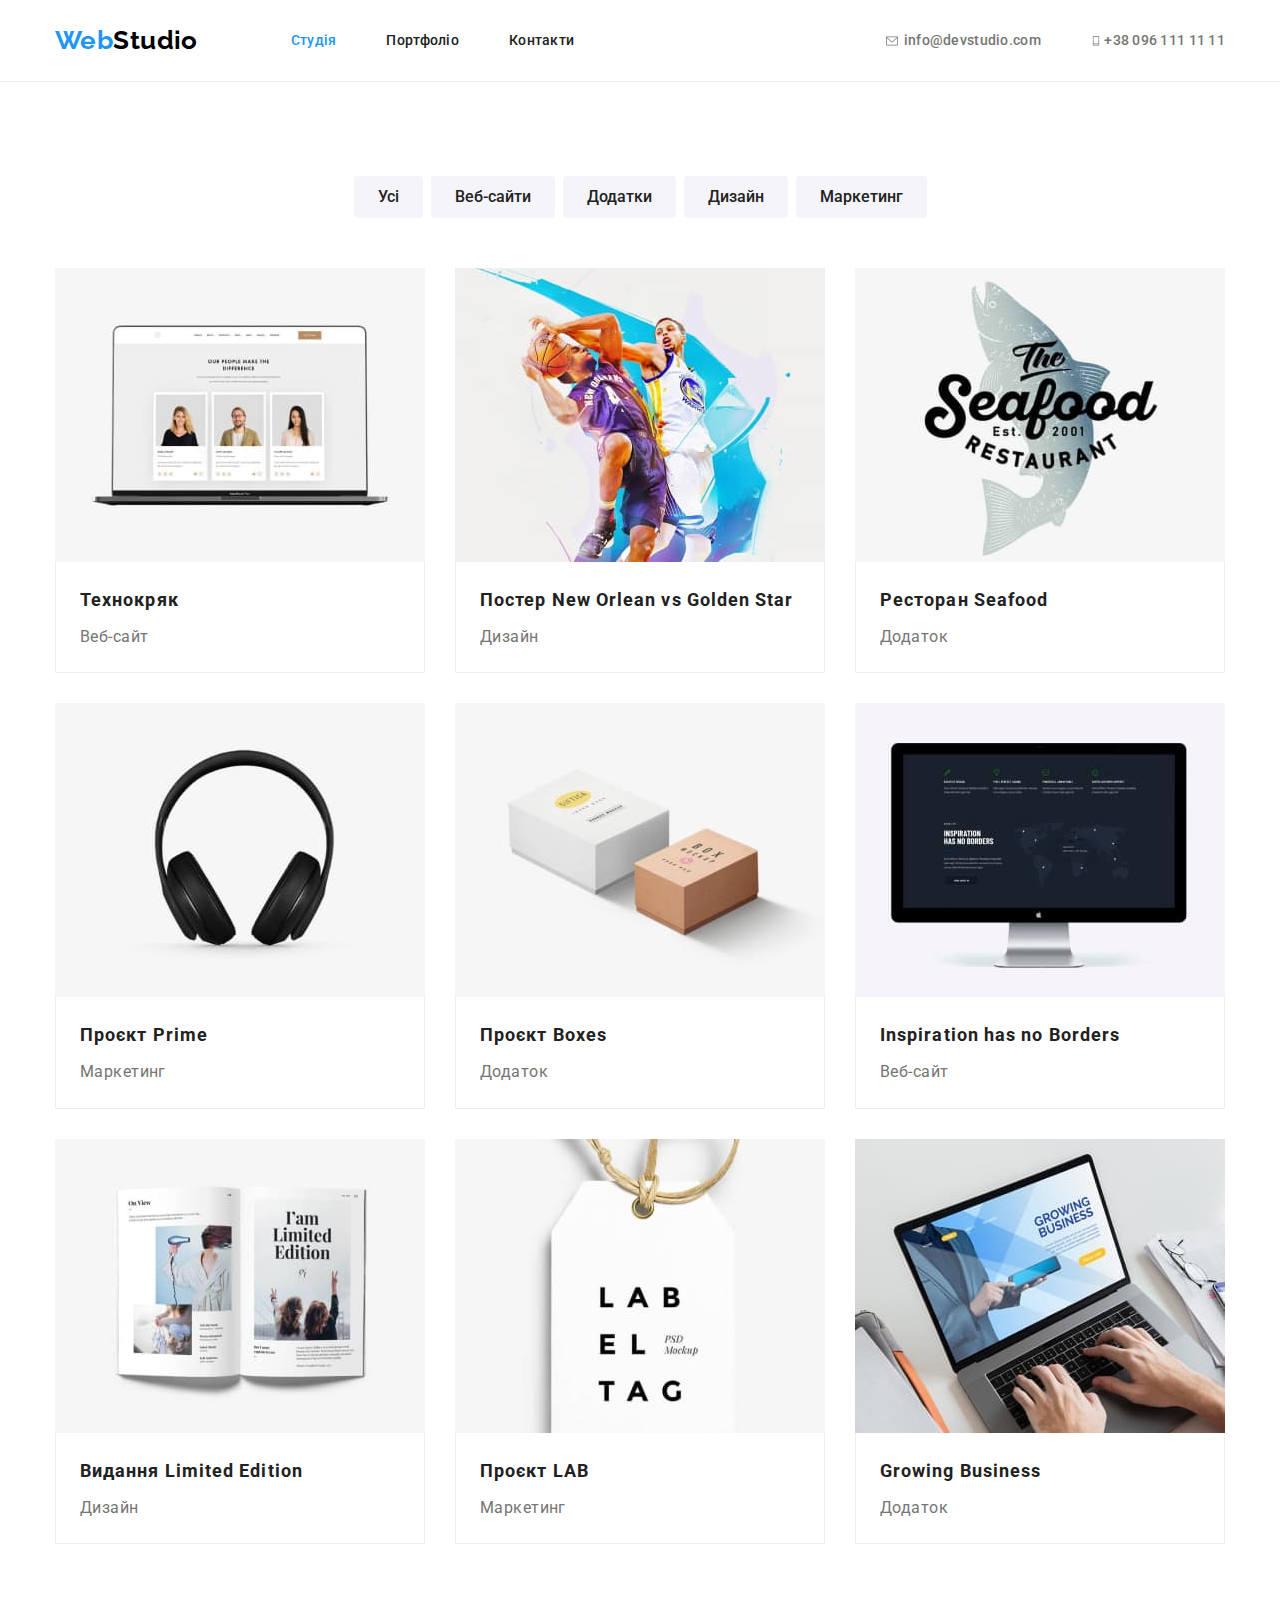
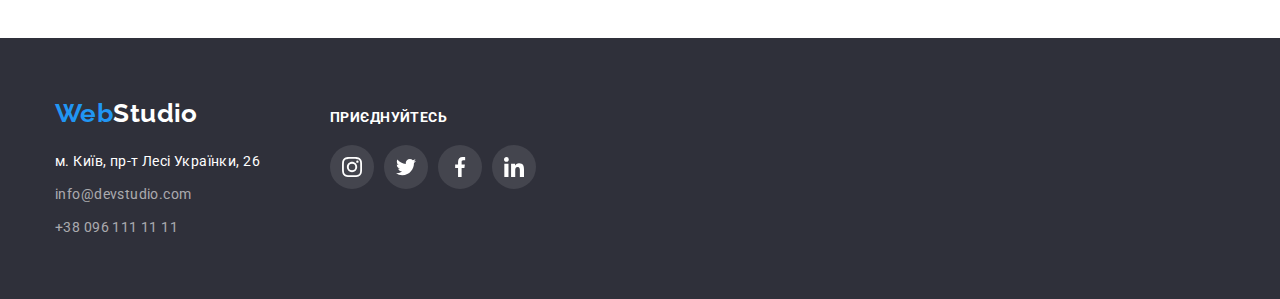
==== portfolio.html @ 5185dd6e "Version 4" ====
<!DOCTYPE html>
<html lang="uk">
<head>
  <meta charset="UTF-8">
  <meta http-equiv="X-UA-Compatible" content="IE=edge">
  <meta name="viewport" content="width=device-width, initial-scale=1.0">
  <title>Портфоліо</title>

  <link rel="preconnect" href="https://fonts.googleapis.com">
  <link rel="preconnect" href="https://fonts.gstatic.com" crossorigin> 

  <link href="https://fonts.googleapis.com/css2?family=Raleway:wght@700&family=Roboto:wght@400;500;700;900&display=swap" rel="stylesheet">

  <link href="https://cdnjs.cloudflare.com/ajax/libs/modern-normalize/1.1.0/modern-normalize.min.css" rel="stylesheet">

  <link rel="stylesheet" href="./css/styles.css">
</head>
<body>
  <!-- Header -->
  <header>
    <div class="container header-flex">
      
      <a class="logo" href="./index.html"><span>Web</span>Studio</a>
      
      <nav >
        <ul class="main-nav">
          <li class="item"><a href="" class="link active">Студія</a></li>
          <li class="item"><a href="./portfolio.html" class="link">Портфоліо</a></li>
          <li class="item"><a href="" class="link">Контакти</a></li>
        </ul>
      </nav>

      <ul class="contacts">
        <li class="item">
          <svg class="contact-icon" width="16" height="12">
            <use href="/images/icon.svg#icon-envelope"></use>
          </svg> 
          <a href="mailto:info@devstudio.com" class="link phone">info@devstudio.com
          </a>
        </li>
        <li class="item">
          <svg class="contact-icon" width="10" height="16">
            <use href="/images/icon.svg#icon-smartphone"></use>
          </svg>
          <a href="tel:+380961111111" class="link">+38 096 111 11 11
          </a>
        </li>
      </ul>
    </div>
  </header>
  <main>
  <!-- Portfolio -->
  <section class="portfolio">
    <div class="container">
      <h1 class="visually-hidden">Портфоліо</h1>
    <ul class="portfolio-button">
      <li class="item"><button type="button" class="button active">Усі</button></li>
      <li class="item"><button type="button" class="button">Веб-сайти</button></li>
      <li class="item"><button type="button" class="button">Додатки</button></li class="item">
      <li class="item"><button type="button" class="button">Дизайн</button></li>
      <li class="item"><button type="button" class="button">Маркетинг</button></li>
    </ul>
    <ul class="portfolio-flex">
      <li class="item">
        <a>
          <img src="./images/technocrat.jpg" alt="Веб-сайт Технокряк" width="370" class="portfolio-img">
          <div class="portfolio-wrapper">
            <h2 class="portfolio-title">Технокряк</h2>
          <p class="portfolio-text">Веб-сайт</p>
          </div>
        </a>
      </li>
      <li class="item">
        <a>
          <img src="./images/new-orlean.jpg" alt="Дизайн постера" width="370" class="portfolio-img">
          <div class="portfolio-wrapper">
            <h2 class="portfolio-title">Постер New Orlean vs Golden Star</h2>
          <p class="portfolio-text">Дизайн</p>
          </div>
        </a>
      </li>
      <li class="item">
        <a>
          <img src="./images/seafood.jpg" alt="Додаток для ресторану морепродуктів" width="370" class="portfolio-img">
          <div class="portfolio-wrapper">
            <h2 class="portfolio-title">Ресторан Seafood</h2>
          <p class="portfolio-text">Додаток</p>
          </div>
        </a>  
      </li>
      <li class="item">
        <a>
          <img src="./images/prime.jpg" alt="Маркетинг для проєкту Прайм" width="370" class="portfolio-img">
          <div class="portfolio-wrapper">
            <h2 class="portfolio-title">Проєкт Prime</h2>
          <p class="portfolio-text">Маркетинг</p>
          </div>
        </a>  
      </li>
      <li class="item">
        <a>
          <img src="./images/boxes.jpg" alt="Додаток для проєкту Коробки" width="370" class="portfolio-img">
          <div class="portfolio-wrapper">
            <h2 class="portfolio-title">Проєкт Boxes</h2>
          <p class="portfolio-text">Додаток</p>
          </div>
        </a>  
      </li>
      <li class="item">
        <a>
          <img src="./images/inspiration.jpg" alt="Сайт" width="370" class="portfolio-img">
          <div class="portfolio-wrapper">
            <h2 class="portfolio-title">Inspiration has no Borders</h2>
          <p class="portfolio-text">Веб-сайт</p>
          </div>
        </a>  
      </li>
      <li class="item">
        <a>
          <img src="./images/limited-editon.jpg" alt="Дизайн для видання" width="370" class="portfolio-img">
          <div class="portfolio-wrapper">
            <h2 class="portfolio-title">Видання Limited Edition</h2>
          <p class="portfolio-text">Дизайн</p>
          </div>
        </a>
      </li>
      <li class="item">
        <a>
          <img src="./images/lab.jpg" alt="Маркетинг для проєкту ЛАБ" width="370" class="portfolio-img">
          <div class="portfolio-wrapper">
            <h2 class="portfolio-title">Проєкт LAB</h2>
          <p class="portfolio-text">Маркетинг</p>
          </div>
        </a>  
      </li>

      <li class="item">
        <a>
          <img src="./images/crowing-business.jpg" alt="Додаток для розвичаючого бізнесу" width="370" class="portfolio-img">
          <div class="portfolio-wrapper">
            <h2 class="portfolio-title">Growing Business</h2>
          <p class="portfolio-text">Додаток</p>
          </div>
        </a>  
      </li>
    </ul>
    </div>
  </section>
  </main>
  <footer class="footer">
    <div class="container footer-flex">
      <div>
        <a class="logo" href="./index.html"><span>Web</span><span class="studio">Studio<span></a>
          <address class="address">
            <ul class="address-list">
              <li class="item"><a href="" class="link street">м. Київ, пр-т Лесі Українки, 26</a></li>
              <li class="item"><a href="mailto:info@devstudio.com" class="link">info@devstudio.com</a></li>
              <li class="item"><a href="tel:+380961111111" class="link">+38 096 111 11 11</a></li>
            </ul>
      </div>
      <div class="footer-social">
        <p class="join">
          приєднуйтесь
        </p>
        <ul class="footer-social-block">
          <li class="footer-social-item">
            <a class="footer-social-link" href="">
              <svg class="footer-social-icon" width="20" height="20">
                <use href="./images/icon.svg#icon-instagram">
                </use>
              </svg>
            </a>  
          </li>
          <li class="footer-social-item">
            <a class="footer-social-link" href="">
              <svg class="footer-social-icon"  width="20" height="20">
                <use href="./images/icon.svg#icon-twitter">
                </use>
            </svg>
            </a>  
          </li>
          <li class="footer-social-item">
            <a class="footer-social-link" href="">
              <svg class="footer-social-icon"  width="20" height="20">
                <use href="./images/icon.svg#icon-facebook">
                </use>
            </svg>
            </a>  
          </li>
          <li class="footer-social-item">
            <a class="footer-social-link" href="">
              <svg class="footer-social-icon"  width="20" height="20">
                <use href="./images/icon.svg#icon-linkedin">
                </use>
            </svg>
            </a>  
          </li>
        </ul>
      </div>
    </div>
  </address>
  </footer>
</body>
</html>
---- css/styles.css ----
:root {
  --title-color: #212121;
  --text-color: #757575;
  --link-color: #2196f3;
  --white-color: #ffffff;
  --gap-50: 50px;
  --gap-94: 94px;
}

body {
  color: var(--text-color);
  background-color: var(--white-color);

  font-size: 14px;
  font-family: "Roboto", sans-serif;
  letter-spacing: 0.03em;
}

a {
  text-decoration: none;
  color: inherit;
}

ul,
h1,
h2,
h3,
p {
  margin-top: 0;
  margin-bottom: 0;
}

ul {
  padding-left: 0;
}

ul li {
  list-style-type: none;
}

button:hover {
  cursor: pointer;
}

.container {
  width: 1200px;
  padding-left: 15px;
  padding-right: 15px;
  margin-left: auto;
  margin-right: auto;
}

.visually-hidden {
  position: absolute;
  width: 1px;
  height: 1px;
  margin: -1px;
  border: 0;
  padding: 0;
  
  white-space: nowrap;
  clip-path: inset(100%);
  clip: rect(0 0 0 0);
  overflow: hidden;
}

/* Header */

header {
  border-bottom: 1px solid #ececec;
}

.header-flex {
  display: flex;
  align-items: center;
}

.logo {
  display: inline-block;
  padding-top: 24px;
  padding-bottom: 25px;

  color: #000000;

  font-family: "Raleway";
  font-weight: 700;
  font-size: 26px;
  line-height: 1.2;
}

.logo span {
  color: var(--link-color);
}

.main-nav {
  display: flex;
  margin-left: 93px;
  padding-top: 32px;
  padding-bottom: 32px;
}

.main-nav > .item:not(:last-child),
.contacts > .item:not(:last-child) {
  margin-right: var(--gap-50);
}

.contacts .link,
.main-nav .link {
  font-weight: 500;
  line-height: 1.1;
  letter-spacing: 0.02em;
}

.main-nav .link {
  display: inline-block;
  color: var(--title-color);
}

.contacts > .item {
  color: var(--text-color);
}

.contact-icon {
  fill: currentColor;
  vertical-align: middle;
}

.contacts {
  display: flex;
  margin-left: auto;
  padding-top: 32px;
  padding-bottom: 32px;
}

.contacts > .item:hover,
.contacts > .item:focus,
.link.active {
  color: var(--link-color);
}

/* Main */

/* Hero */
.hero {
  max-width: 1600px;
  height: 600px;
  margin-left: auto;
  margin-right: auto;
  background-image: linear-gradient(
    rgba(47, 48, 58, 0.4),
    rgba(47, 48, 58, 0.4)
  ), url('../images/hero.jpg');

  padding-top: 200px;
  padding-bottom: 200px;
  background-color: #2f303a;

  text-align: center;
}

.hero h1 {
  margin-bottom: 30px;

  color: var(--white-color);

  font-weight: 900;
  font-size: 44px;
  line-height: 1.4;
  letter-spacing: 0.06em;
  text-transform: uppercase;
}

.hero button {
  padding: 10px 32px;

  background: var(--link-color);
  color: var(--white-color);

  font-size: 16px;
  font-family: inherit;
  font-weight: 700;
  line-height: 1.9;
  text-align: center;
  letter-spacing: 0.06em;
  border-radius: 4px;
  border-color: transparent;
}

.hero button:hover,
.hero button:focus {
  background: #188ce8;
}

/* Advantages */
.advantages {
  padding-top: var(--gap-94);
  padding-bottom: var(--gap-94);
}

.advantages-list {
  display: flex;
  align-items: start;
  gap: 30px;
}

.advantages-list > .item {
  flex-basis: calc((100% - 90px)/4);
}

.advantages-block {
  display: flex;
  align-items: center;
  justify-content: center;
  width: 100%;
  height: 120px;
  background-color: #F5F4FA;
  margin-bottom: 30px;

}

.advantages-icon {
  width: 70px;
  height: 70px;
}

.advantages-title {
  margin-bottom: 10px;

  color: var(--title-color);

  font-size: 14px;
  font-weight: 700;
  line-height: 1.1;
  text-transform: uppercase;
}

.advantages-text {
  line-height: 1.7;
}

/* Directions */
.directions {
  padding-bottom: var(--gap-94);
}

.team-title,
.directions-title,
.clients-title {
  margin-bottom: var(--gap-50);

  color: var(--title-color);

  font-weight: 700;
  font-size: 36px;
  line-height: 1.2;
  text-align: center;
}

.directions-list {
  display: flex;
  justify-content: space-between;
}

.directions-list img {
  display: block;
}

/* Team */
.team {
  padding-top: var(--gap-94);
  padding-bottom: var(--gap-94);
  background-color: #f5f5f5;
}

.team-position,
.team-name {
  font-size: 16px;
  line-height: 1.2;
  text-align: center;
}

.team-name {
  margin-bottom: 10px;

  color: var(--title-color);

  font-weight: 500;
}

.team-list {
  display: flex;
  justify-content: space-between;
}

.team-list img {
  display: block;
}

.team-list > .item {
  box-shadow: 0px 1px 3px rgba(0, 0, 0, 0.12), 0px 1px 1px rgba(0, 0, 0, 0.14), 0px 2px 1px rgba(0, 0, 0, 0.2);
  border-radius: 0 0 4px 4px;
  background-color: var(--white-color);

}

.team-wrapper {
  padding-top: 30px;
  padding-bottom: 16px;
}

.team-social {
  display: flex;
  justify-content: center;
  gap: 10px;
  padding-bottom: 30px;
}

.team-social-item {
  width: 44px;
  height: 44px;  
}

.team-social-link {
  display: flex;
  align-items: center;
  justify-content: center;
  width: 100%;
  height: 100%;
  border-radius: 50%;
  color: #afb1b8;
}

.team-social-icon {
  fill: currentColor;
}

.team-social-link:hover,
.team-social-link:focus {
  color: var(--white-color);
  background-color: var(--link-color);
}

/* Clients */

.clients {
  padding-top: var(--gap-94);
  padding-bottom: var(--gap-94);
}

.clients-list {
  display: flex;
  align-items: center;
  gap: 50px
}

.clients-list > .item {
  display: flex;
  align-items: center;
  justify-content: center;
  width: 170px;
  height: 92px;
  border: 1px solid #AFB1B8;
  border-radius: 4px;
  color: #afb1b8;
}

.clients-icon {
  fill: currentColor;
}

.clients-list > .item:hover, 
.clients-list > .item:focus {
  color: var(--link-color);
  border-color: var(--link-color);
}

/* Portfolio */

.portfolio {
  padding-top: var(--gap-94);
  padding-bottom: var(--gap-94);
}

.portfolio-button {
  display: flex;
  align-items: center;
  justify-content: center;
  border-color: transparent;
  margin-bottom: var(--gap-50);
}

.portfolio-button .button {
  padding: 6px 22px;
  border-color: transparent;
  border-radius: 4px;

}

.portfolio-button > .item:not(:last-child) {
  margin-right: 8px;
}

.portfolio .button {
  color: var(--title-color);
  background-color: #f5f4fa;

  font-family: inherit;
  font-size: 16px;
  font-weight: 500;
  line-height: 1.6;
  text-align: center;
}

.portfolio .button:hover,
.portfolio .button:focus {
  color: var(--white-color);
  background-color: var(--link-color);
  box-shadow: 0px 3px 1px rgba(0, 0, 0, 0.1), 0px 1px 2px rgba(0, 0, 0, 0.08), 0px 2px 2px rgba(0, 0, 0, 0.12);
}

.portfolio .portfolio-img {
  display: block;
  width: 100%;
}

.portfolio-title {
  color: var(--title-color);

  font-weight: 700;
  font-size: 18px;
  line-height: 2;
  letter-spacing: 0.06em;
  margin-bottom: 4px;
}

.portfolio-text {
  font-size: 16px;
  line-height: 1.9;
}

.portfolio-flex {
  display: flex;
  flex-wrap: wrap;
  flex-basis: calc((100% - 60px) / 3);
  gap: 30px;
}

.portfolio-flex > .item:hover {
  box-shadow: 0px 1px 1px rgba(0, 0, 0, 0.12), 0px 4px 4px rgba(0, 0, 0, 0.06), 1px 4px 6px rgba(0, 0, 0, 0.16);
}

.portfolio-wrapper {
  padding-top: 20px;
  padding-left: 24px;
  padding-bottom: 20px;
  border-bottom: 1px solid #eee;
  border-right: 1px solid #eee;
  border-left: 1px solid #eee;
}

/* .portfolio-flex > .item:not(:nth-last-child(-n + 3)) {
  margin-bottom: 30px;
} */

/* Footer */
.footer {
  background-color: #2f303a;
  padding-top: 60px;
  padding-bottom: 60px;
}

.footer .logo {
  margin-bottom: 20px;
  padding-top: 0;
  padding-bottom: 0;
}

.address .link {
  line-height: 24px;
  font-style: normal;
  color: rgba(255, 255, 255, 0.6);
}

.address .link:hover,
.address .link:focus {
  color: var(--link-color);
}

.address-list > .item:not(:last-child) {
  margin-bottom: 9px;
}

.link.street,
.footer .studio {
  color: var(--white-color);
}

.join {
  color: var(--white-color);
  text-transform: uppercase;
  line-height: 1.1;
  font-weight: 700;
  margin-bottom: 20px;
  padding-top: 12px;
}

.footer-flex {
  display: flex;
}

.footer-social {
  margin-left: 70px;
}

.footer-social-block {
  display: flex;
  justify-content: center;
  gap: 10px
}

.footer-social-item {
  width: 44px;
  height: 44px;  
}

.footer-social-link {
  display: flex;
  align-items: center;
  justify-content: center;
  width: 100%;
  height: 100%;
  border-radius: 50%;
  color: var(--white-color);
  background-color: rgba(255, 255, 255, 0.1);
}

.footer-social-icon {
  fill: currentColor;
}

.footer-social-link:hover,
.footer-social-link:focus {
  background-color: var(--link-color);
}
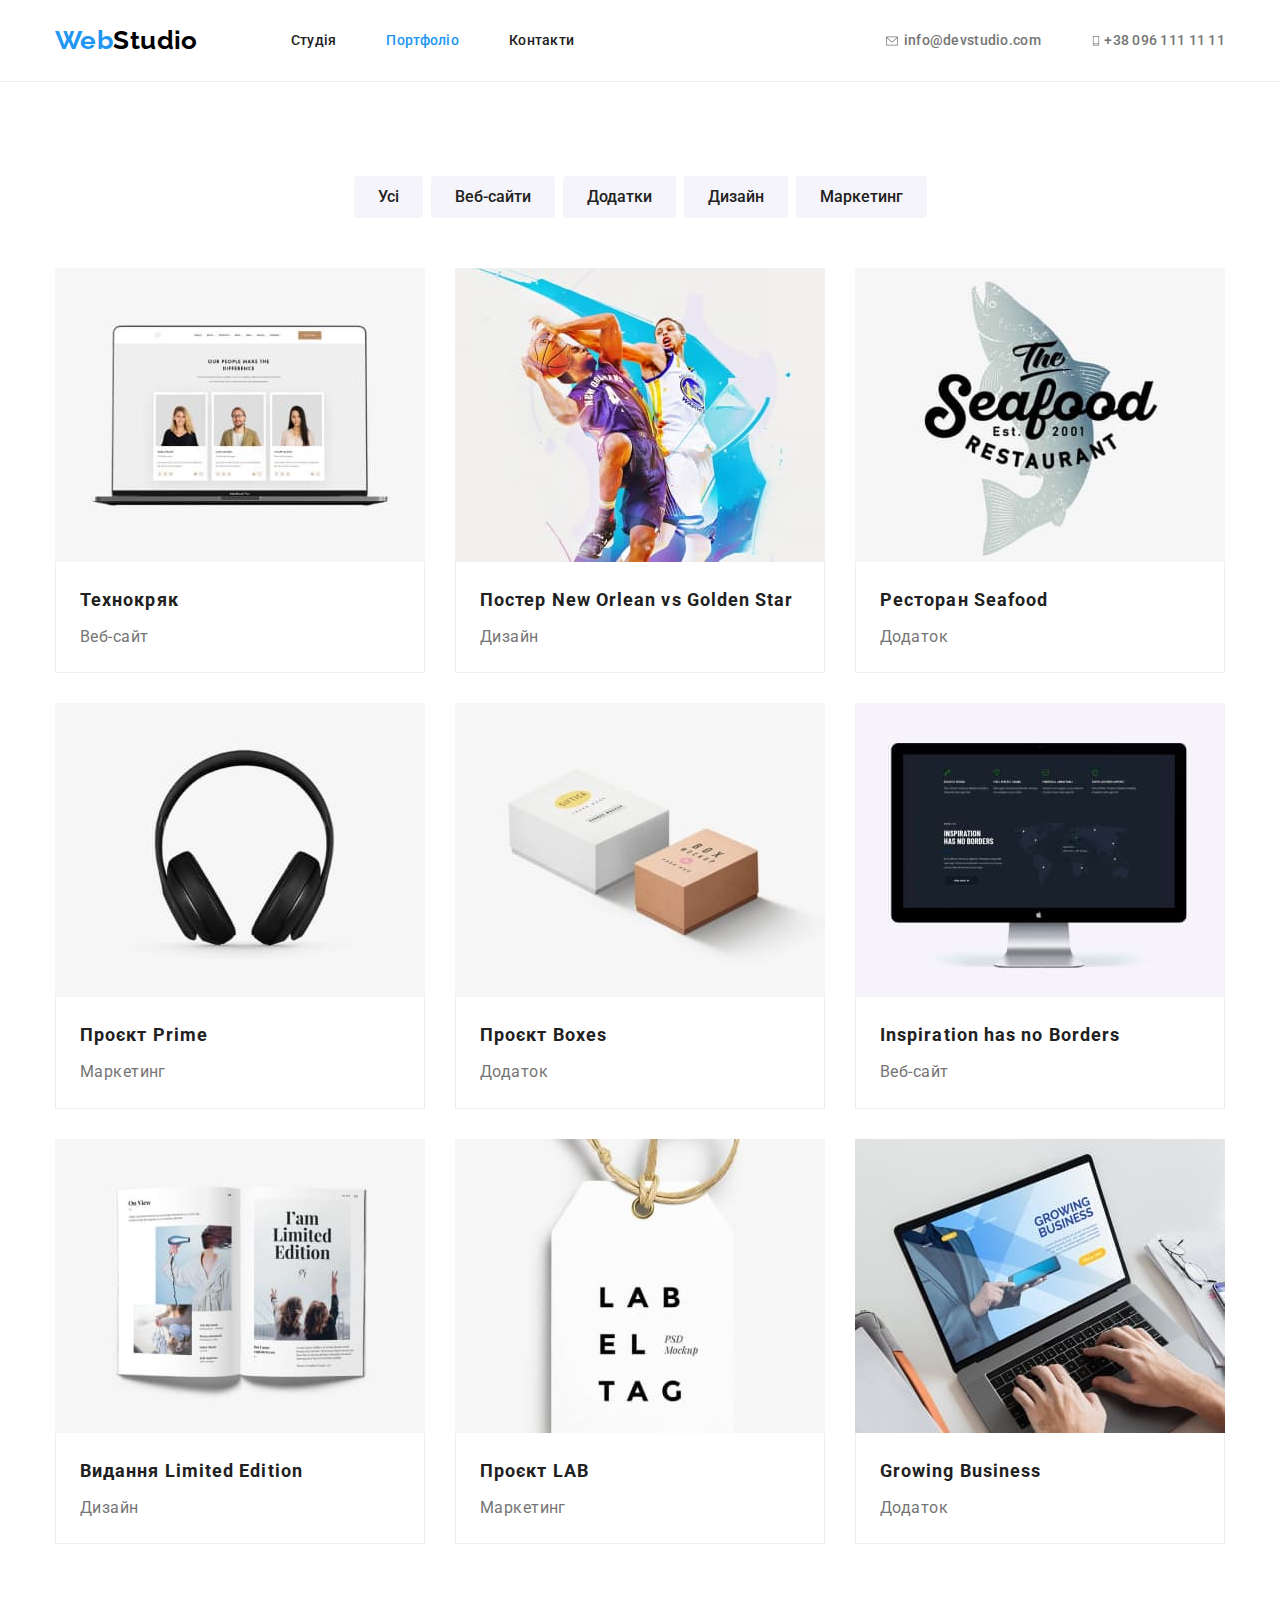
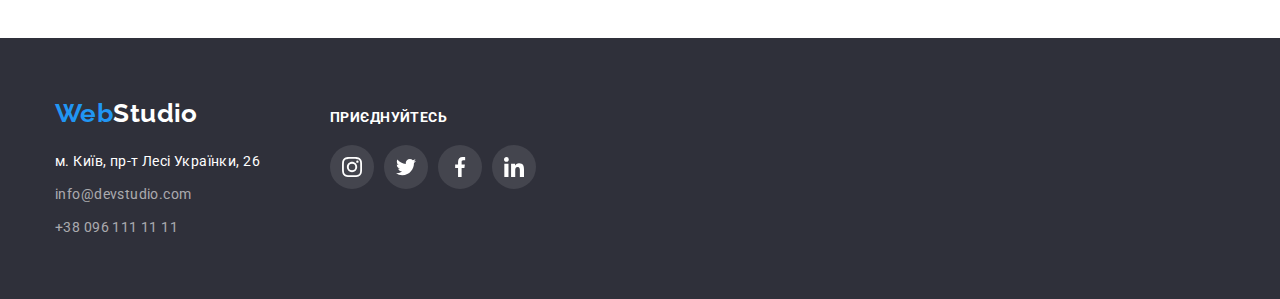
==== commit 4b547207: "Version 4" ====
--- a/portfolio.html
+++ b/portfolio.html
@@ -24,8 +24,8 @@
       
       <nav >
         <ul class="main-nav">
-          <li class="item"><a href="" class="link active">Студія</a></li>
-          <li class="item"><a href="./portfolio.html" class="link">Портфоліо</a></li>
+          <li class="item"><a href="./index.html" class="link">Студія</a></li>
+          <li class="item"><a href="" class="link active">Портфоліо</a></li>
           <li class="item"><a href="" class="link">Контакти</a></li>
         </ul>
       </nav>
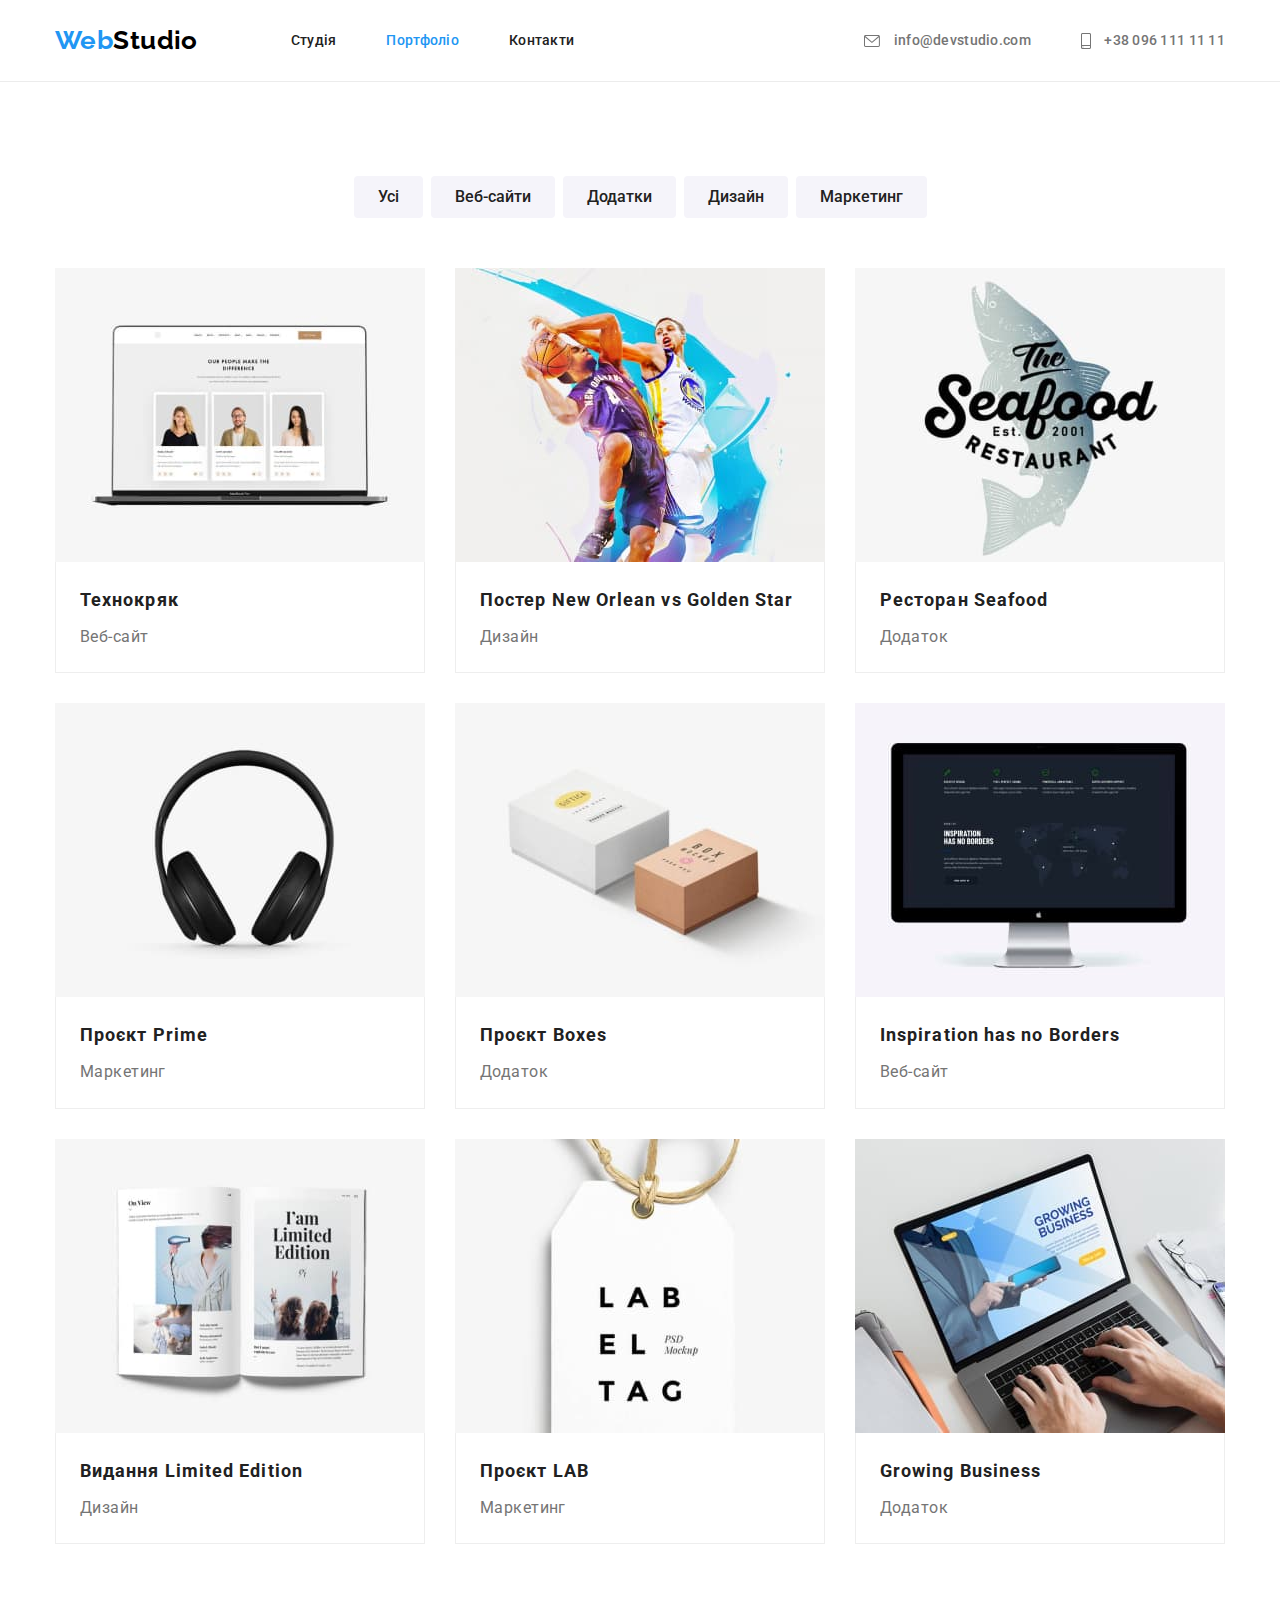
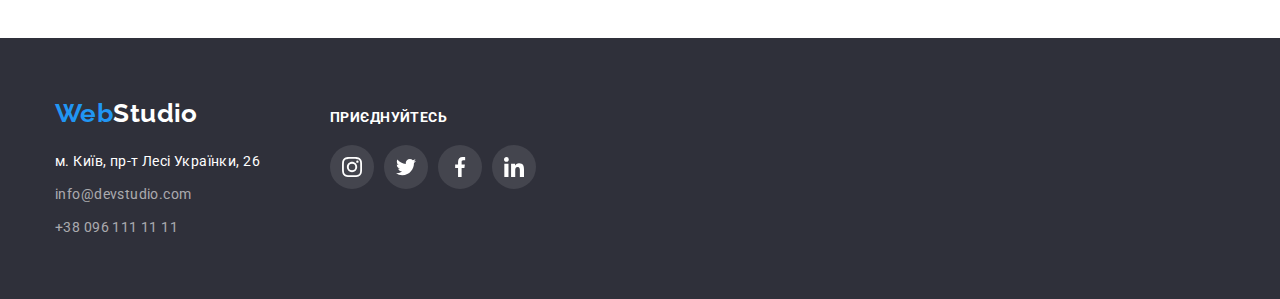
==== commit 1445c21c: "Version 4.1" ====
--- a/portfolio.html
+++ b/portfolio.html
@@ -33,14 +33,14 @@
       <ul class="contacts">
         <li class="item">
           <svg class="contact-icon" width="16" height="12">
-            <use href="/images/icon.svg#icon-envelope"></use>
+            <use href="./images/icon.svg#icon-envelope"></use>
           </svg> 
           <a href="mailto:info@devstudio.com" class="link phone">info@devstudio.com
           </a>
         </li>
         <li class="item">
           <svg class="contact-icon" width="10" height="16">
-            <use href="/images/icon.svg#icon-smartphone"></use>
+            <use href="./images/icon.svg#icon-smartphone"></use>
           </svg>
           <a href="tel:+380961111111" class="link">+38 096 111 11 11
           </a>
--- a/css/styles.css
+++ b/css/styles.css
@@ -123,6 +123,7 @@
 .contact-icon {
   fill: currentColor;
   vertical-align: middle;
+  margin-right: 10px;
 }
 
 .contacts {
@@ -305,14 +306,14 @@
 
 .team-wrapper {
   padding-top: 30px;
-  padding-bottom: 16px;
+  padding-bottom: 30px;
 }
 
 .team-social {
   display: flex;
   justify-content: center;
   gap: 10px;
-  padding-bottom: 30px;
+  margin-top: 16px;
 }
 
 .team-social-item {
@@ -353,7 +354,7 @@
   gap: 50px
 }
 
-.clients-list > .item {
+.clients-link {
   display: flex;
   align-items: center;
   justify-content: center;
@@ -368,8 +369,8 @@
   fill: currentColor;
 }
 
-.clients-list > .item:hover, 
-.clients-list > .item:focus {
+.clients-link:hover, 
+.clients-link:focus {
   color: var(--link-color);
   border-color: var(--link-color);
 }
@@ -501,11 +502,11 @@
   line-height: 1.1;
   font-weight: 700;
   margin-bottom: 20px;
-  padding-top: 12px;
 }
 
 .footer-flex {
   display: flex;
+  align-items: baseline;
 }
 
 .footer-social {
